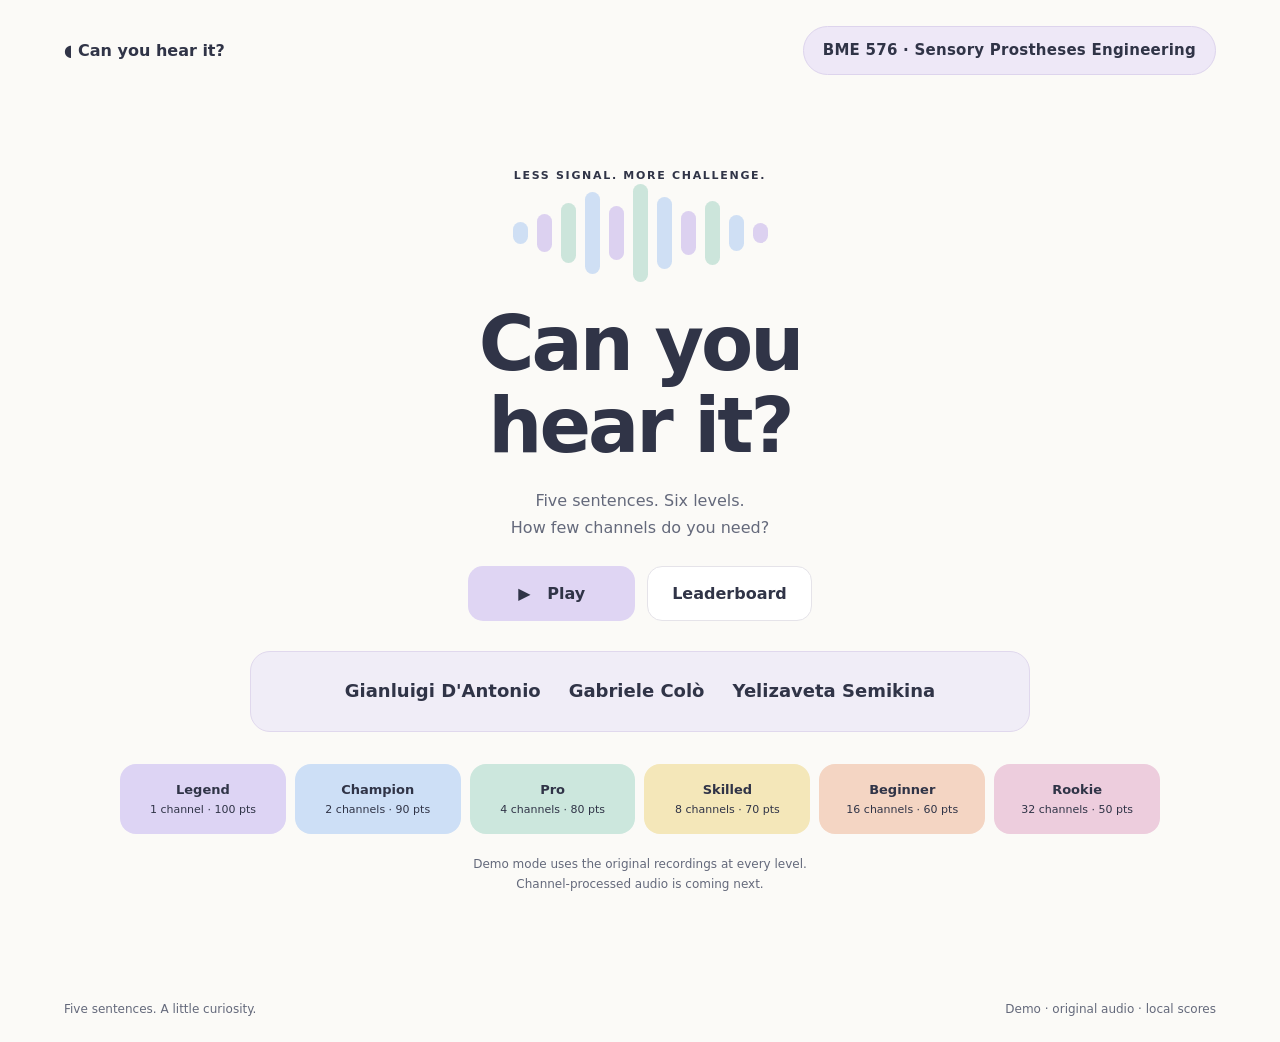
==== game/web/index.html @ 18e133b2 "game - demo" ====
<!doctype html>
<html lang="en">
<head>
<meta charset="utf-8"><meta name="viewport" content="width=device-width, initial-scale=1">
<title>Can You Hear It?</title><link rel="stylesheet" href="style.css">
</head>
<body>
<header><a href="#" id="brand">◖ Can you hear it?</a><span class="pill course-heading">BME 576 · Sensory Prostheses Engineering</span></header>
<main id="app"></main>
<footer><span>Five sentences. A little curiosity.</span><span>Demo · original audio · local scores</span></footer>
<audio id="audio" preload="auto"></audio>
<script src="model.js"></script><script src="app.js"></script>
</body></html>
---- game/web/style.css ----
*{box-sizing:border-box} :root{--ink:#303447;--muted:#64697b;--paper:#fbfaf7;--line:#e5e3e9;--purple:#dfd5f3}body{margin:0;background:var(--paper);color:var(--ink);font-family:ui-sans-serif,system-ui,-apple-system,BlinkMacSystemFont,"Segoe UI",sans-serif;min-height:100vh;display:flex;flex-direction:column}header,footer{display:flex;justify-content:space-between;align-items:center;padding:26px 5vw;gap:18px}header a{font-weight:750;color:var(--ink);text-decoration:none}footer{font-size:12px;color:var(--muted);margin-top:auto}main{width:min(1040px,92%);margin:25px auto 45px}.pill,.eyebrow{font-size:11px;letter-spacing:1.7px;font-weight:700}.pill{padding:9px 14px;border:1px solid var(--line);border-radius:30px}h1{font-size:clamp(42px,6vw,76px);line-height:1.08;letter-spacing:-3px;margin:20px 0}h2{font-size:36px;letter-spacing:-1.2px;margin:12px 0}h3{margin:0 0 12px}p{line-height:1.7;color:var(--muted)}button,input{font:inherit}button{cursor:pointer;border:0;border-radius:15px;padding:15px 24px;background:var(--purple);color:var(--ink);font-weight:650;transition:transform .15s,background .15s}button:hover:not(:disabled){transform:translateY(-2px);filter:brightness(.98)}button:disabled{opacity:.5;cursor:default}button.secondary{background:white;border:1px solid var(--line)}button.link{background:transparent;font-size:13px;text-decoration:underline}button:focus-visible,a:focus-visible,input:focus-visible{outline:3px solid #796597;outline-offset:4px}.hero{text-align:center;padding:38px 0 12px}.hero p{max-width:480px;margin:0 auto 25px}.actions{display:flex;gap:12px;justify-content:center;flex-wrap:wrap}.big{padding:18px 50px}.wave{height:100px;display:flex;gap:9px;align-items:center;justify-content:center}.wave i{width:15px;border-radius:20px;display:block;background:#dcd1f0}.wave i:nth-child(3n){background:#cce5db}.wave i:nth-child(3n + 1){background:#cfdff4}.levels{display:grid;grid-template-columns:repeat(6,1fr);gap:9px;margin:32px 0 20px}.level{border-radius:16px;padding:16px 8px;text-align:center;border:2px solid transparent}.level strong{display:block;font-size:13px}.level small{display:block;margin-top:6px;font-size:11px}.level.active{border-color:var(--ink)}.level.future{opacity:.55}.note{font-size:12px;text-align:center;margin-top:20px;color:var(--muted)}.card{background:white;border:1px solid var(--line);border-radius:26px;padding:35px;box-shadow:0 10px 40px #30344705}.narrow{max-width:550px;margin:40px auto}.narrow h2{font-size:38px}label{display:block;font-size:13px;font-weight:650;margin:24px 0 9px}input{width:100%;padding:17px;border:1px solid #c9c7d2;border-radius:13px;background:#fdfcfe;color:var(--ink)}.full{width:100%;margin-top:18px}.topline{display:flex;justify-content:space-between;gap:16px;align-items:center;margin-bottom:20px}.score{font-size:14px;background:#e2eee7;padding:12px 20px;border-radius:14px}.progress{height:5px;background:#e9e6ef;border-radius:9px;margin-bottom:30px}.progress span{display:block;height:100%;background:#a395bd;border-radius:9px}.challenge{display:grid;grid-template-columns:220px 1fr;gap:35px;align-items:center;margin:28px 0 0}.listen{text-align:center;border-radius:20px;background:#f1edf8;padding:30px 15px}.play{width:80px;height:80px;border-radius:50%;font-size:26px;padding:0}.listen p{font-size:12px;margin-bottom:0}.challenge label{margin-top:0}.feedback{min-height:26px;margin-top:18px;font-size:14px;line-height:1.6}.success{color:#285746}.error{color:#8b3e42}.result-score{font-size:68px;letter-spacing:-3px;font-weight:750;margin:10px 0}.result-score small{font-size:22px;letter-spacing:0;color:var(--muted)}table{width:100%;border-collapse:collapse;margin:16px 0 25px;text-align:left;font-size:14px}th,td{padding:14px 10px;border-bottom:1px solid var(--line)}th{font-size:11px;text-transform:uppercase;letter-spacing:1px;color:var(--muted)}.me{background:#f1ecf9}.tablewrap{overflow-x:auto}.empty{text-align:center;padding:22px}.hint{font-size:12px}.result-head{text-align:center}.badge{display:inline-block;background:#eee8f7;border-radius:10px;padding:8px 13px;font-size:12px}@media(max-width:650px){header .pill{display:none}main{margin-top:5px}h1{letter-spacing:-2px}.card{padding:23px}.challenge{grid-template-columns:1fr;gap:22px}.listen{padding:20px}.levels{grid-template-columns:repeat(3,1fr)}footer{flex-direction:column;align-items:flex-start}.topline{align-items:flex-start}.hero{padding-top:20px}h2{font-size:29px}th,td{padding:12px 6px}}

.celebration{position:relative;overflow:hidden;text-align:center;min-height:580px;padding:65px 25px}.celebration> :not(.confetti){position:relative;z-index:1}.celebration h1{font-size:clamp(40px,6vw,65px)}.reward{display:flex;align-items:center;justify-content:center;gap:18px;margin:26px 0 0}.reward strong{font-size:clamp(74px,12vw,110px);letter-spacing:-5px;line-height:1}.reward img{filter:drop-shadow(0 8px 10px #b0935730);animation:coin-pop .65s ease-out both}.reward-caption{margin:5px 0 22px}.confetti{position:absolute;inset:0;pointer-events:none}.confetti i{position:absolute;left:var(--x);top:-25px;width:10px;height:17px;border-radius:3px;animation:confetti-fall 3s var(--delay) ease-in both}.confetti i:nth-child(3n){border-radius:50%;width:12px;height:12px}@keyframes confetti-fall{0%{transform:translateY(-30px) rotate(0);opacity:0}10%{opacity:1}85%{opacity:1}100%{transform:translateY(680px) rotate(var(--turn));opacity:0}}@keyframes coin-pop{from{transform:scale(.5) rotate(-25deg);opacity:0}to{transform:scale(1) rotate(0);opacity:1}}@media(prefers-reduced-motion:reduce){.confetti{display:none}.reward img{animation:none}button{transition:none}}

.home-credits{margin:30px auto 0;max-width:680px}.hero .course-name{font-size:14px;font-weight:700;color:var(--ink);margin:0 auto 8px;max-width:none}.hero .team-names{display:flex;justify-content:center;flex-wrap:wrap;gap:6px 20px;font-size:13px;max-width:none;margin:0 auto;line-height:1.8}.team-names span{white-space:nowrap}@media(max-width:480px){.hero .team-names{flex-direction:column;gap:2px}}

/* Course identity and team credits. */
header .course-heading{background:#eee8f7;border:1px solid #ddd4ed;font-size:15px;letter-spacing:.25px;line-height:1.5;text-align:center;padding:12px 19px}.home-credits{max-width:780px;margin:30px auto 0;padding:24px 28px;background:#f0edf7;border:1px solid #e0d8ed;border-radius:20px}.hero .team-names{font-size:18px;font-weight:600;color:var(--ink);gap:10px 28px;line-height:1.7}@media(max-width:800px){header{flex-wrap:wrap}header .course-heading{font-size:14px}}@media(max-width:650px){header .course-heading{display:block;width:100%;font-size:14px}header{gap:14px}.home-credits{padding:20px 16px}.hero .team-names{flex-direction:column;gap:8px;font-size:17px}}
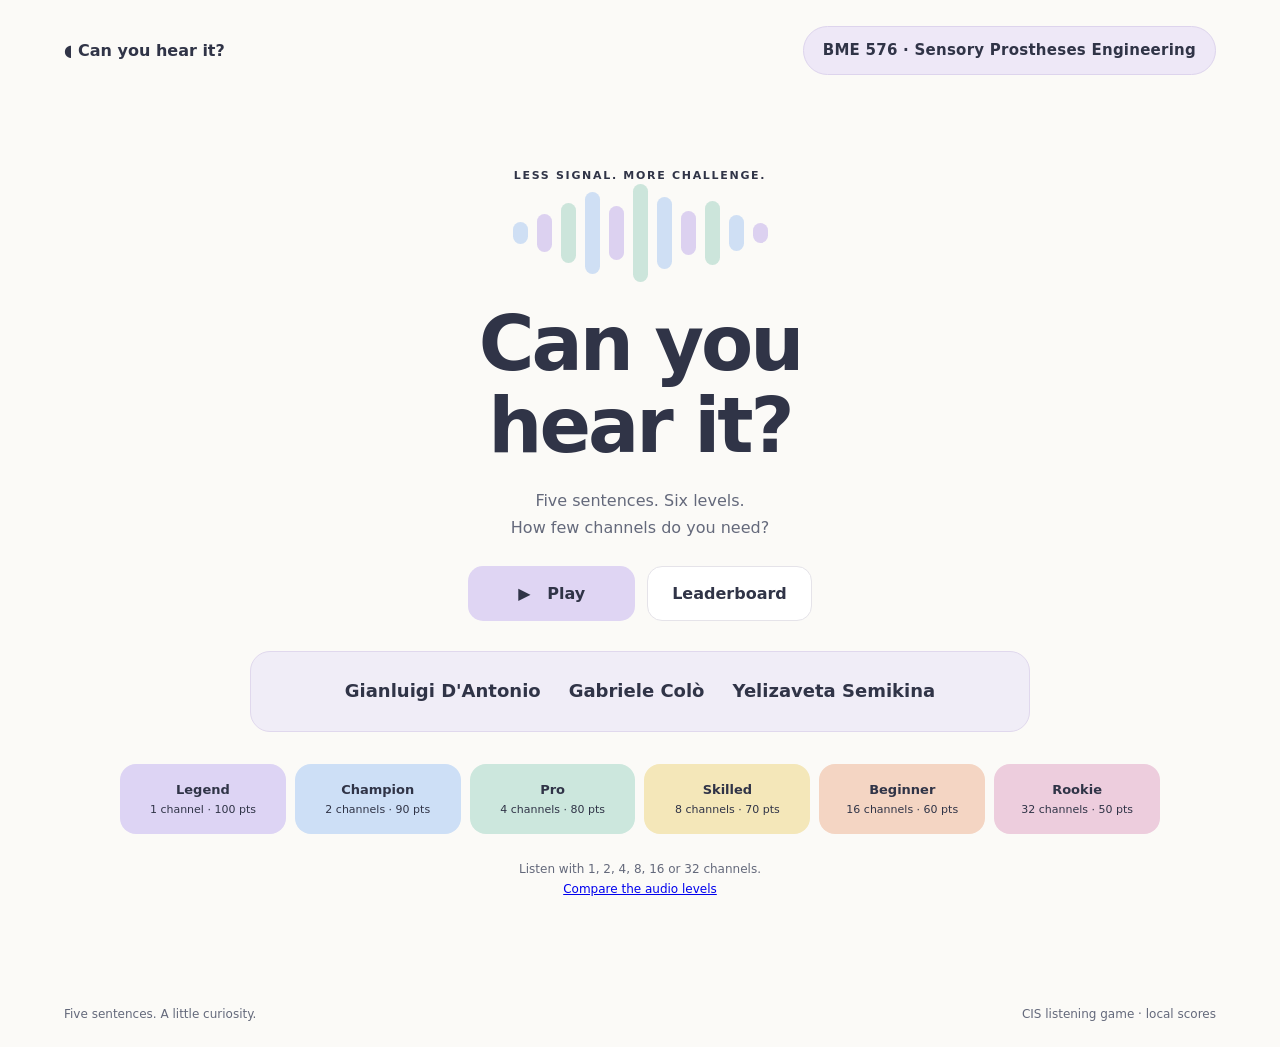
==== commit 727a778c: "game" ====
--- a/game/web/index.html
+++ b/game/web/index.html
@@ -7,7 +7,8 @@
 <body>
 <header><a href="#" id="brand">◖ Can you hear it?</a><span class="pill course-heading">BME 576 · Sensory Prostheses Engineering</span></header>
 <main id="app"></main>
-<footer><span>Five sentences. A little curiosity.</span><span>Demo · original audio · local scores</span></footer>
+<footer><span>Five sentences. A little curiosity.</span><span>CIS listening game · local scores</span></footer>
 <audio id="audio" preload="auto"></audio>
-<script src="model.js"></script><script src="app.js"></script>
+<script src="model.js"></script><script src="app.js?v=cis-320k-v1"></script>
 </body></html>
+
